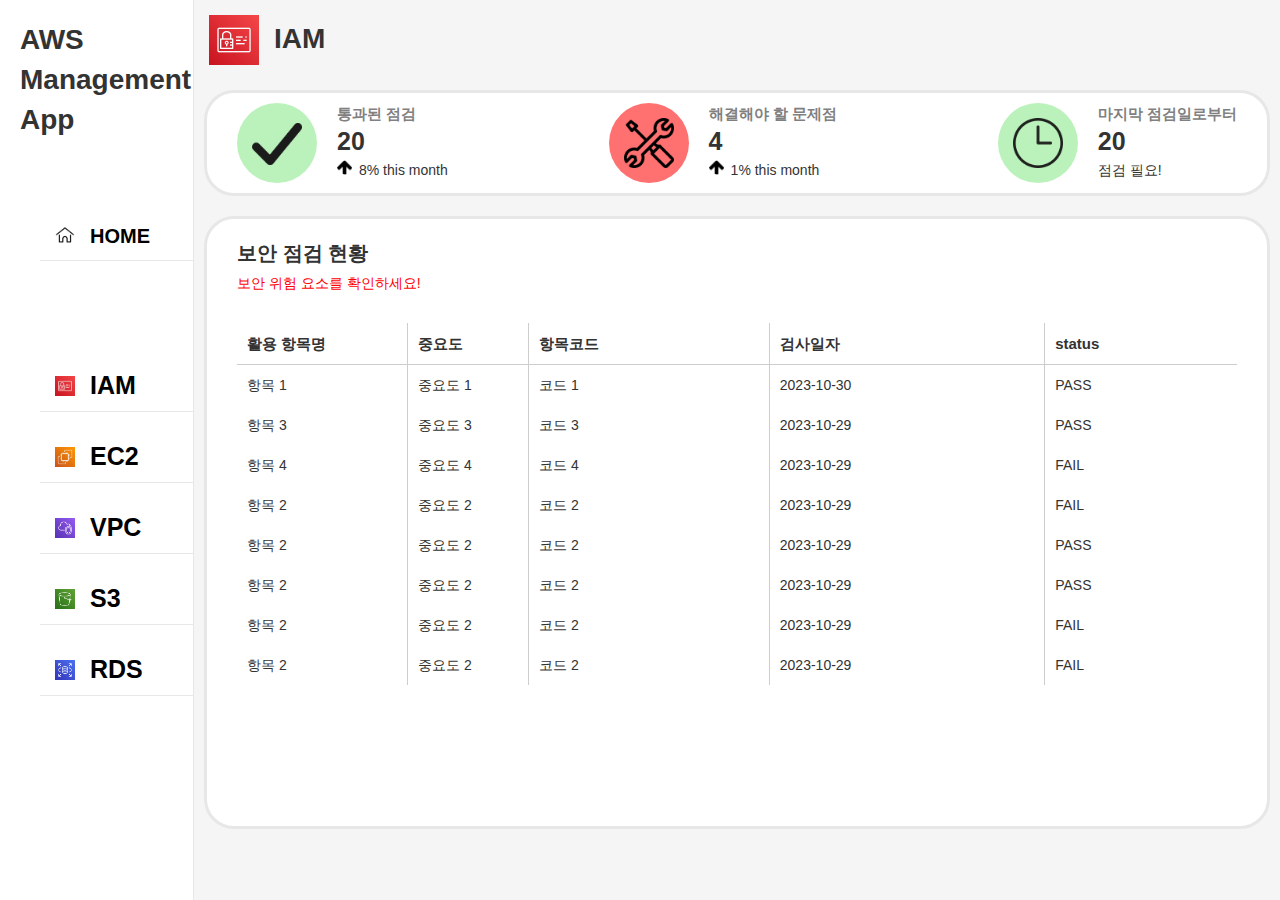
==== static/html/index.html @ 2bc6893d "html, css 초안" ====
<!DOCTYPE html>
<html lang="en">

<head>
    <meta charset="UTF-8">
    <title>AWS Management App</title>
    <script src="../js/index.js"></script>
    <link rel="stylesheet" href="../css/index.css">
</head>

<body>
    <div id="home" class="home">
        <div class="side-bar">
            <div class="side-bar-title">
                <h1 style="margin: 20px;">AWS<br>Management<br>App</h1>
            </div>
            <div class="side-bar-menu">
                <ul>
                    <div class="menu" style="margin-bottom: 100px;">
                        <img class="logo" src="../img/home_logo.png" alt="home logo" onclick="start_home()">
                        <li><a href="home.html" style="font-size: 20px;">HOME</a></li>
                    </div>
                    <div class="menu">
                        <img class="logo" src="../img/iam_logo.png" alt="iam logo" onclick="start_iam()">
                        <li><a href="iam.html">IAM</a></li>
                    </div>
                    <div class="menu">
                        <img class="logo" src="../img/ec2_logo.png" alt="ec2 logo" onclick="start_ec2()">
                        <li><a href="ec2.html">EC2</a></li>
                    </div>
                    <div class="menu">
                        <img class="logo" src="../img/vpc_logo.png" alt="vpc logo" onclick="start_vpc()">
                        <li><a href="vpc.html">VPC</a></li>
                    </div>
                    <div class="menu">
                        <img class="logo" src="../img/s3_logo.png" alt="s3 logo" onclick="start_s3()">
                        <li><a href="s3.html">S3</a></li>
                    </div>
                    <div class="menu">
                        <img class="logo" src="../img/rds_logo.png" alt="rds logo" onclick="start_rds()">
                        <li><a href="rds.html">RDS</a></li>
                    </div>
                </ul>
            </div>
        </div>
        <div class="main-content">
            <div class="main-content-title">
                <div style="display: flex;">
                    <img class="big-logo" src="../img/iam_logo.png" alt="iam logo">
                    <h1>IAM</h1>
                </div>
            </div>
            <div class="main-content-body">
                <div class="short-panel">
                    <div class="short-checklist">
                        <div class="icon-circle">
                            <img class="short-logo" src="../img/check.png" alt="check" style="margin-top: 5px;">
                        </div>
                        <div>
                            <div style="font-size: 15px; font-weight: bold; color: grey;">
                                통과된 점검
                            </div>
                            <div style="font-size: 25px; font-weight: bold;">
                                20
                            </div>
                            <div style="display: flex;">
                                <img class="arrow-icon" src="../img/arrow_up.png" alt="arrow up">
                                <div>
                                    8% this month
                                </div>
                            </div>
                        </div>
                    </div>
                    <div class="short-checklist">
                        <div class="icon-circle" style="background-color: rgb(255, 113, 113);">
                            <img class="short-logo" src="../img/toolkit_icon.png" alt="check">
                        </div>
                        <div>
                            <div style="font-size: 15px; font-weight: bold; color: grey;">
                                해결해야 할 문제점
                            </div>
                            <div style="font-size: 25px; font-weight: bold;">
                                4
                            </div>
                            <div style="display: flex;">
                                <img class="arrow-icon" src="../img/arrow_up.png" alt="arrow up">
                                <div>
                                    1% this month
                                </div>
                            </div>
                        </div>
                    </div>
                    <div class="short-checklist">
                        <div class="icon-circle">
                            <img class="short-logo" src="../img/clock_icon.png" alt="check">
                        </div>
                        <div>
                            <div style="font-size: 15px; font-weight: bold; color: grey;">
                                마지막 점검일로부터
                            </div>
                            <div style="font-size: 25px; font-weight: bold;">
                                20
                            </div>
                            <div style="display: flex;">
                                <!-- <img class="arrow-icon" src="../img/arrow_up.png" alt="arrow up"> -->
                                <div>
                                    점검 필요!
                                </div>
                            </div>
                        </div>
                    </div>
                </div>
                <div class="main-checklist">
                    <div>
                        <div style="font-size: 20px; font-weight: bold; margin-bottom: 5px;">
                            보안 점검 현황
                        </div>
                        <div style="color: red;">
                            보안 위험 요소를 확인하세요!
                        </div>
                    </div>
                    <table class="security-table" id="iam-table">
                        <!-- 5x9 테이블 항목명 중요도 항목코드 검사일자 status -->
                        <thead>
                            <tr>
                                <th>활용 항목명</th>
                                <th class="second-child">중요도</th>
                                <th>항목코드</th>
                                <th>검사일자</th>
                                <th>status</th>
                            </tr>
                        </thead>
                        <tbody>
                            <tr>
                                <td>항목 1</td>
                                <td class="second-child">중요도 1</td>
                                <td>코드 1</td>
                                <td>2023-10-30</td>
                                <td>PASS</td>
                            </tr>
                            <tr>
                                <td>항목 3</td>
                                <td class="second-child">중요도 3</td>
                                <td>코드 3</td>
                                <td>2023-10-29</td>
                                <td>PASS</td>
                            </tr>
                            <tr>
                                <td>항목 4</td>
                                <td class="second-child">중요도 4</td>
                                <td>코드 4</td>
                                <td>2023-10-29</td>
                                <td>FAIL</td>
                            </tr>
                            <tr>
                                <td>항목 2</td>
                                <td class="second-child">중요도 2</td>
                                <td>코드 2</td>
                                <td>2023-10-29</td>
                                <td>FAIL</td>
                            </tr>
                            <tr>
                                <td>항목 2</td>
                                <td class="second-child">중요도 2</td>
                                <td>코드 2</td>
                                <td>2023-10-29</td>
                                <td>PASS</td>
                            </tr>
                            <tr>
                                <td>항목 2</td>
                                <td class="second-child">중요도 2</td>
                                <td>코드 2</td>
                                <td>2023-10-29</td>
                                <td>PASS</td>
                            </tr>
                            <tr>
                                <td>항목 2</td>
                                <td class="second-child">중요도 2</td>
                                <td>코드 2</td>
                                <td>2023-10-29</td>
                                <td>FAIL</td>
                            </tr>
                            <tr>
                                <td>항목 2</td>
                                <td class="second-child">중요도 2</td>
                                <td>코드 2</td>
                                <td>2023-10-29</td>
                                <td>FAIL</td>
                            </tr>

                        </tbody>
                    </table>

                </div>
            </div>
        </div>
    </div>
</body>

</html>
---- static/css/index.css ----
body {
    background-color: #f5f5f5;
    font-family: 'Open Sans', sans-serif;
    font-size: 14px;
    color: #333;
    line-height: 1.42857143;
    margin: 0;
    padding: 0;
    font-weight: 400;
    overflow-x: hidden;
    -webkit-font-smoothing: antialiased;
    -moz-osx-font-smoothing: grayscale;
    height: 100%;
}

html{
    height: 100vh;
}

footer{
    height: 0;
    padding: 0;
    margin: 0;
}

/* 링크 밑줄 없애기 */
ul, li, a{
    text-decoration: none;
    color: black;
    font-weight: bold;
    list-style: none;
    font-size: 25px;
}

.home{
    display: flex;
    justify-content: left;
    /* align-items: center; */
    width: auto;
    height: 100%;
    padding: 0;
    margin: 0;
}

.side-bar{
    background-color: #fff;
    border-right: 1px solid #e7e7e7;
    /* position: fixed; */
    top: 0;
    left: 0;
    bottom: 0;
    width: 250px;
    height: 100%;
    z-index: 1000;
    overflow-x: hidden;
    overflow-y: auto;
    -webkit-transition: all .2s ease-in-out;
    -o-transition: all .2s ease-in-out;
    transition: all .2s ease-in-out;
    margin: 0;
}

.side-bar-title{
    margin-bottom: 70px;
}

.menu{
    display: flex;
    /* 상하정렬 */
    align-items: center;
    padding: 0;
    margin: 0;
    list-style: none;
    margin-top: 20px;
    border-bottom: 1px solid #e7e7e7;
}

.main-content-body{
    padding: 0;
    margin: 0;
    width:max-content;
    height: 90%;
    padding: 0 10px;
}

.logo{
    width: 20px;
    padding: 15px 15px;
    font-size: 20px;

}

.big-logo{
    width: 50px;
    padding: 15px 15px;
    font-size: 20px;
}

.icon-circle{
    height: 50px;
    width: 50px;
    padding: 15px 15px;
    margin-right: 20px;
    /* 원형으로 감싸기 */
    border-radius: 50%;
    background-color: rgb(187, 242, 187);
}

.short-logo{
    width: 50px;
    /* padding: 15px 15px; */
    margin-right: 20px;
    font-size: 20px;
    /* 원형으로 감싸기 */
    /* border-radius: 50%; */
    /* background-color: rgb(187, 242, 187); */
}

.arrow-icon{
    height: 15px;
    width: 15px;
    padding: 0;
    padding-right: 7px;
    font-size: 20px;
    /* 원형으로 감싸기 */
    border-radius: 50%;
}

.short-panel{
    display: flex;
    justify-content: space-between;
    align-items: center;
    padding: 10px 30px;
    margin: 0;
    list-style: none;
    margin-top: 10px;
    border: 3px solid #e7e7e7;
    border-radius: 30px;
    /* width 화면에 꽉 차게 */
    width: 1000px;
    background-color: #fff;

}

.main-checklist{
    /* display: flex; */
    justify-content: space-between;
    align-items:start;
    padding: 20px 30px;
    margin: 0;
    list-style: none;
    margin-top: 20px;
    border: 3px solid #e7e7e7;
    border-radius: 30px;
    /* width 화면에 꽉 차게 */
    width: 1000px;
    height: 70%;
    background-color: #fff;
}

.short-checklist{
    display: flex;
}

.security-table{
    /* 5*9 테이블 */
    /* display: grid; */
    /* 선은 회색 테두리 색은 없음 */
    border: transparent;
    border-collapse: collapse;
    margin-top: 30px;
    width: 100%;
}

/* th{
    border: transparent;
    border-bottom: 1px solid #e7e7e7;
    border-collapse: collapse;
    padding: 10px;
    text-align: center;
    background-color: #f5f5f5;
}

td{
    border: 1px solid #e7e7e7;
    border-collapse: collapse;
    padding: 10px;
    text-align: center;
} */

/* 테이블 안쪽에만 선이 있고 바깥쪽은 없도록 변경 */
table td {
	border-left: 1px #cdcdcd solid;
	border-right: 1px #cdcdcd solid;
    text-align: left;
    padding: 10px;
}

table th{
	border-left: 1px #cdcdcd solid;
	border-right: 1px #cdcdcd solid;
    border-bottom: 1px #cdcdcd solid;
    text-align: left;
    padding: 10px;
    font-weight: bold;
    font-size: 15px;
}

.second-child{
    width: 100px;
}


table th:first-child,
table td:first-child {
	border-left: 0;
    width: 150px;
}
table th:last-child,
table td:last-child {
	border-right: 0;
}

/* 테이블 안쪽에만 선이 있고 바깥쪽은 없도록 변경 */
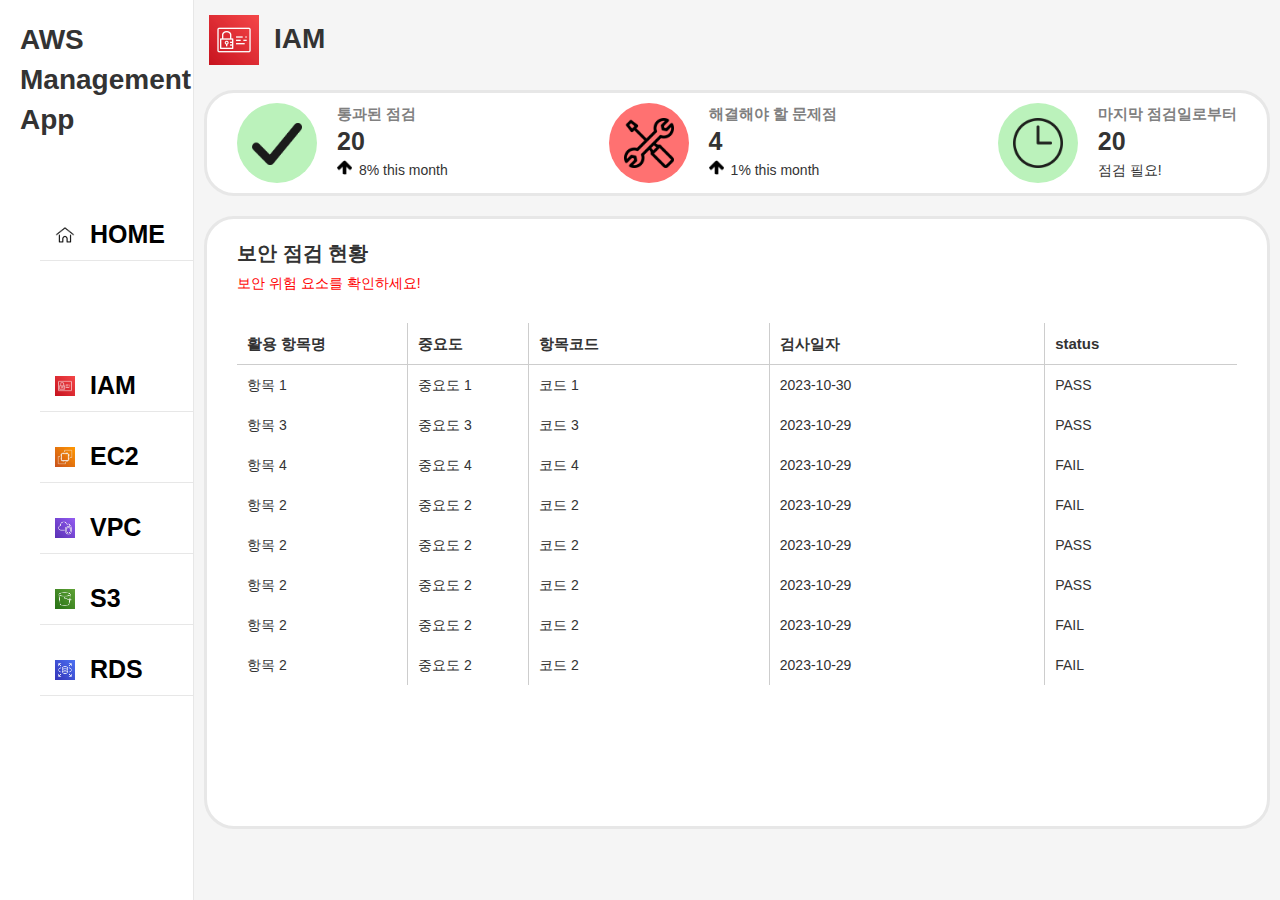
==== commit 5e0634ae: "사이드바 메뉴 클릭시 헤더 및 아이콘 바뀌게 수정" ====
--- a/static/html/index.html
+++ b/static/html/index.html
@@ -16,35 +16,35 @@
             </div>
             <div class="side-bar-menu">
                 <ul>
-                    <div class="menu" style="margin-bottom: 100px;">
-                        <img class="logo" src="../img/home_logo.png" alt="home logo" onclick="start_home()">
-                        <li><a href="home.html" style="font-size: 20px;">HOME</a></li>
-                    </div>
-                    <div class="menu">
-                        <img class="logo" src="../img/iam_logo.png" alt="iam logo" onclick="start_iam()">
-                        <li><a href="iam.html">IAM</a></li>
-                    </div>
-                    <div class="menu">
-                        <img class="logo" src="../img/ec2_logo.png" alt="ec2 logo" onclick="start_ec2()">
-                        <li><a href="ec2.html">EC2</a></li>
-                    </div>
-                    <div class="menu">
-                        <img class="logo" src="../img/vpc_logo.png" alt="vpc logo" onclick="start_vpc()">
-                        <li><a href="vpc.html">VPC</a></li>
-                    </div>
-                    <div class="menu">
-                        <img class="logo" src="../img/s3_logo.png" alt="s3 logo" onclick="start_s3()">
-                        <li><a href="s3.html">S3</a></li>
-                    </div>
-                    <div class="menu">
-                        <img class="logo" src="../img/rds_logo.png" alt="rds logo" onclick="start_rds()">
-                        <li><a href="rds.html">RDS</a></li>
+                    <div class="menu" style="margin-bottom: 100px;" onclick="start_home()">
+                        <img class="logo" src="../img/home_logo.png" alt="home logo">
+                        HOME
+                    </div>
+                    <div class="menu" onclick="start_iam()">
+                        <img class="logo" src="../img/iam_logo.png" alt="iam logo">
+                        IAM
+                    </div>
+                    <div class="menu" onclick="start_ec2()">
+                        <img class="logo" src="../img/ec2_logo.png" alt="ec2 logo">
+                        EC2
+                    </div>
+                    <div class="menu" onclick="start_vpc()">
+                        <img class="logo" src="../img/vpc_logo.png" alt="vpc logo">
+                        VPC
+                    </div>
+                    <div class="menu" onclick="start_s3()">
+                        <img class="logo" src="../img/s3_logo.png" alt="s3 logo">
+                        S3
+                    </div>
+                    <div class="menu" onclick="start_rds()">
+                        <img class="logo" src="../img/rds_logo.png" alt="rds logo">
+                        RDS
                     </div>
                 </ul>
             </div>
         </div>
         <div class="main-content">
-            <div class="main-content-title">
+            <div class="main-content-title" id="main-content-title">
                 <div style="display: flex;">
                     <img class="big-logo" src="../img/iam_logo.png" alt="iam logo">
                     <h1>IAM</h1>
--- a/static/css/index.css
+++ b/static/css/index.css
@@ -75,6 +75,12 @@
     border-bottom: 1px solid #e7e7e7;
 }
 
+.menu:hover{
+    /* background-color: #f5f5f5; */
+    /* 마우스 클릭 활성화 */
+    cursor: pointer;
+}
+
 .main-content-body{
     padding: 0;
     margin: 0;
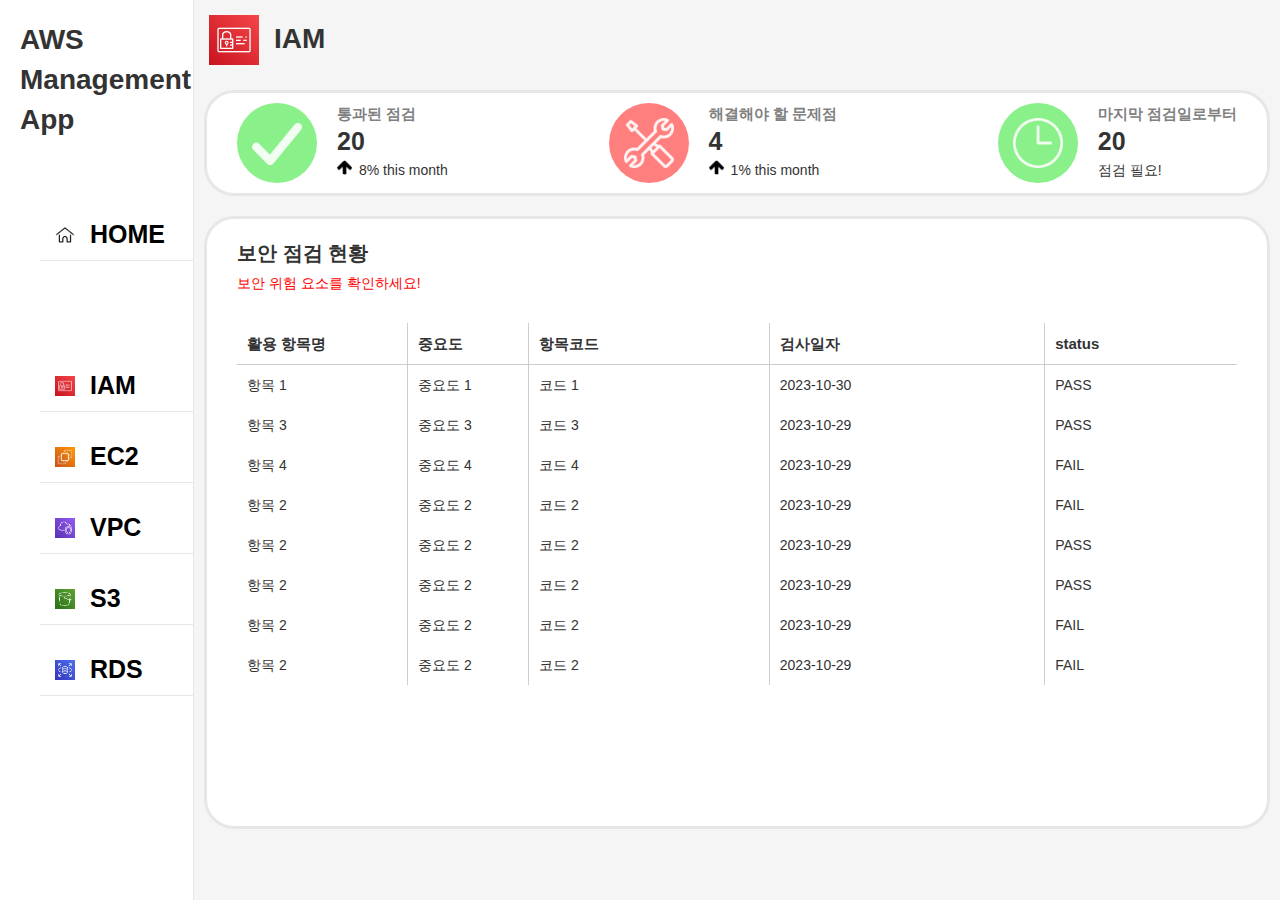
==== commit c057c90f: "색상 변경" ====
--- a/static/html/index.html
+++ b/static/html/index.html
@@ -72,7 +72,7 @@
                         </div>
                     </div>
                     <div class="short-checklist">
-                        <div class="icon-circle" style="background-color: rgb(255, 113, 113);">
+                        <div class="icon-circle" style="background-color: rgba(255, 0, 0, 0.5);">
                             <img class="short-logo" src="../img/toolkit_icon.png" alt="check">
                         </div>
                         <div>
--- a/static/css/index.css
+++ b/static/css/index.css
@@ -109,7 +109,7 @@
     margin-right: 20px;
     /* 원형으로 감싸기 */
     border-radius: 50%;
-    background-color: rgb(187, 242, 187);
+    background-color: rgba(21, 225, 21, 0.5);
 }
 
 .short-logo{
@@ -120,6 +120,7 @@
     /* 원형으로 감싸기 */
     /* border-radius: 50%; */
     /* background-color: rgb(187, 242, 187); */
+    filter:brightness(0) opacity(0.9) invert(100%);
 }
 
 .arrow-icon{
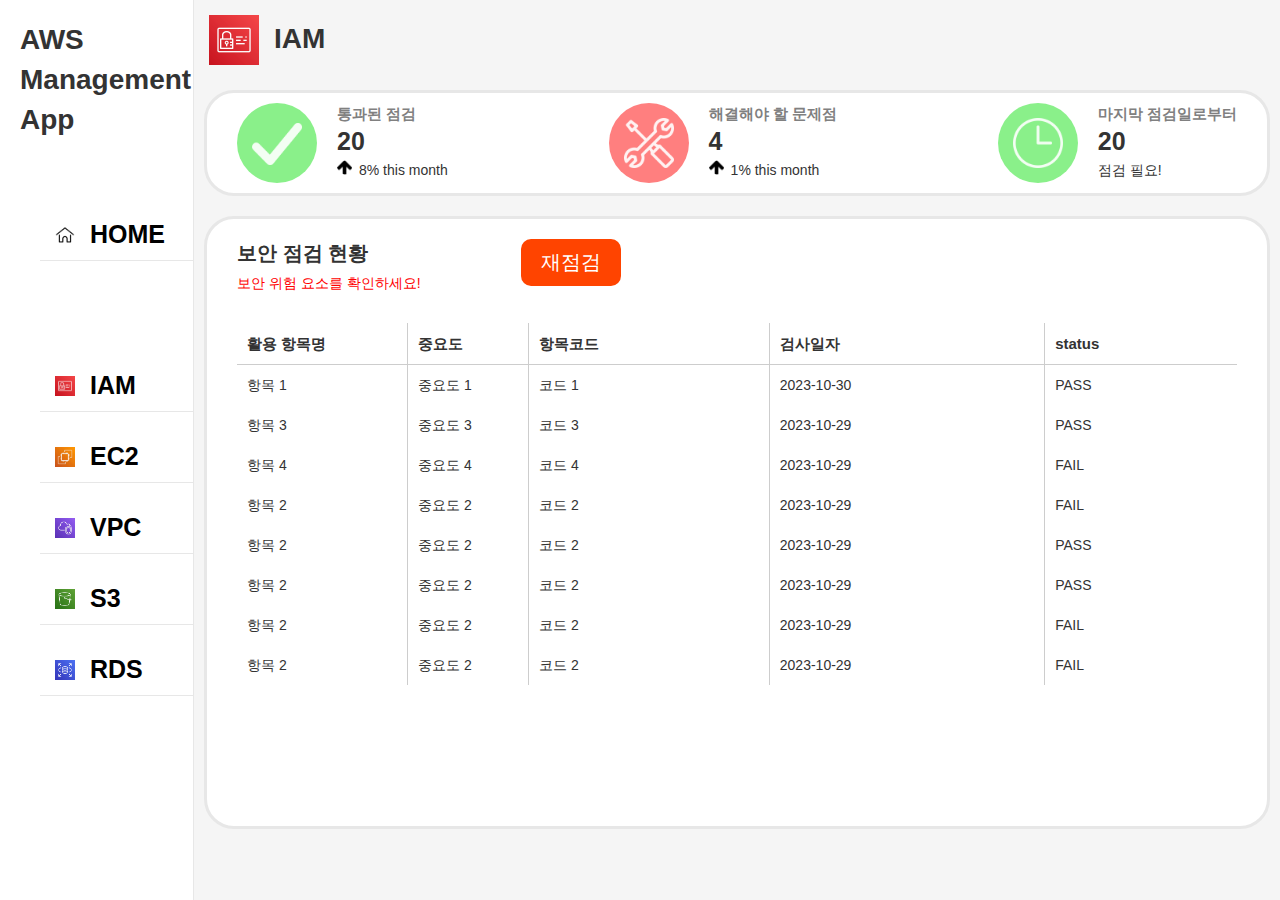
==== commit 8e77d836: "front - login, report page" ====
--- a/static/html/index.html
+++ b/static/html/index.html
@@ -111,12 +111,17 @@
                     </div>
                 </div>
                 <div class="main-checklist">
-                    <div>
-                        <div style="font-size: 20px; font-weight: bold; margin-bottom: 5px;">
-                            보안 점검 현황
-                        </div>
-                        <div style="color: red;">
-                            보안 위험 요소를 확인하세요!
+                    <div style="display: flex;">
+                        <div>
+                            <div style="font-size: 20px; font-weight: bold; margin-bottom: 5px;">
+                                보안 점검 현황
+                            </div>
+                            <div style="color: red;">
+                                보안 위험 요소를 확인하세요!
+                            </div>
+                        </div>
+                        <div>
+                            <button id="check-btn" onclick="check()">재점검</button>
                         </div>
                     </div>
                     <table class="security-table" id="iam-table">
--- a/static/css/index.css
+++ b/static/css/index.css
@@ -169,6 +169,22 @@
     display: flex;
 }
 
+#check-btn{
+    margin: auto;
+    margin-left: 100px;
+    color: white;
+    font-size: 20px;
+    background-color: rgb(255, 68, 0);
+    border: none;
+    border-radius: 10px;
+    padding: 10px 20px;
+}
+
+#check-btn:hover{
+    background-color: rgb(255, 68, 0, 0.8);
+    cursor: pointer;
+}
+
 .security-table{
     /* 5*9 테이블 */
     /* display: grid; */
